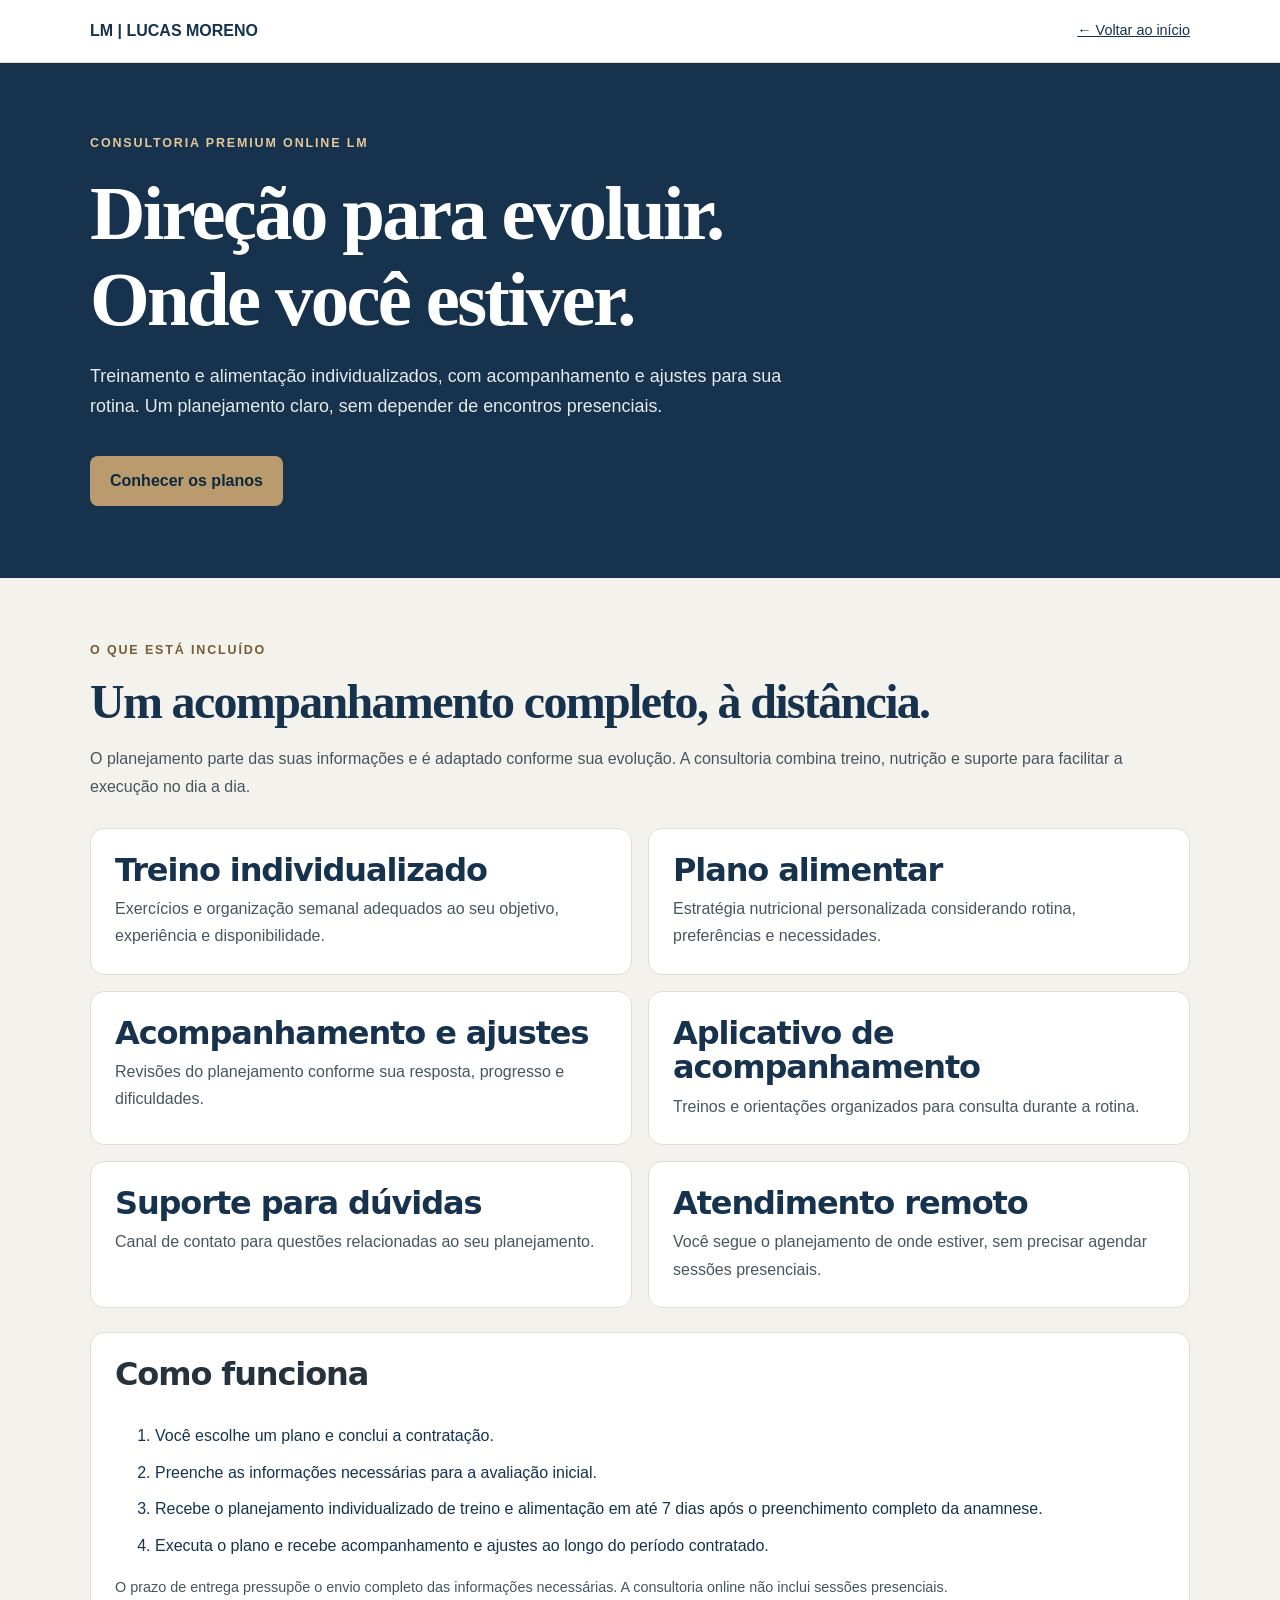
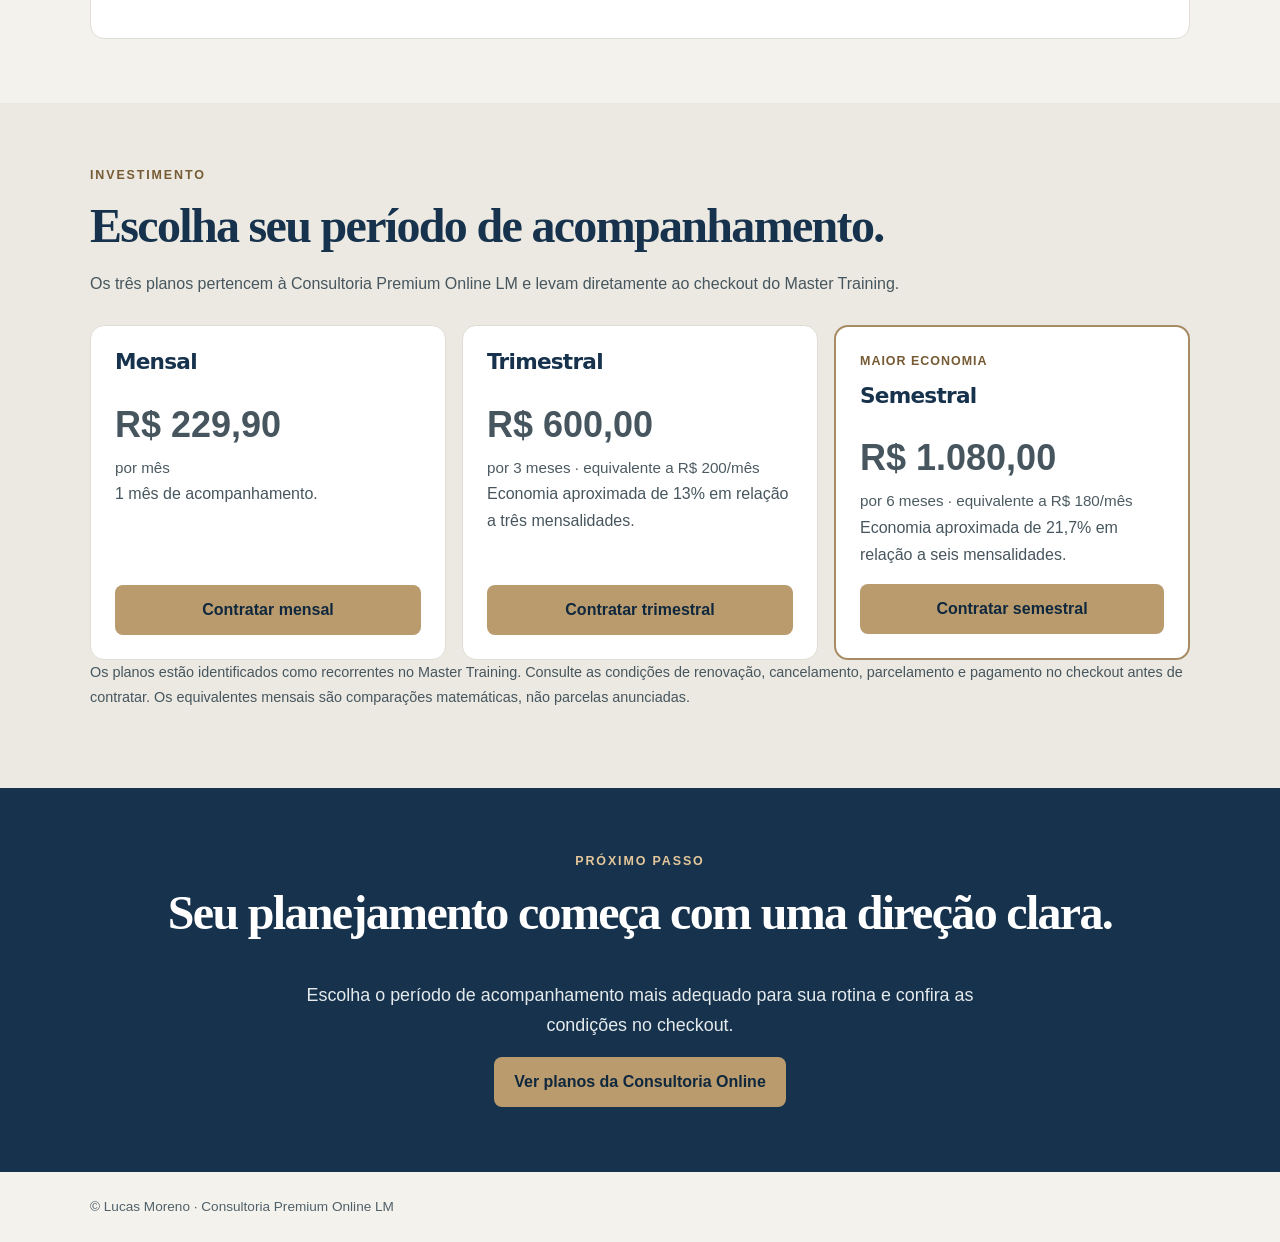
==== online.html @ 44ef404b "feat: add Premium Online details page with official Master Training checkouts" ====
<!doctype html>
<html lang="pt-BR"><head><meta charset="utf-8"><meta name="viewport" content="width=device-width,initial-scale=1"><meta name="theme-color" content="#17324d"><meta name="description" content="Consultoria Premium Online LM: treino, planejamento alimentar e acompanhamento individualizado. Planos mensal, trimestral e semestral."><title>Consultoria Premium Online | Lucas Moreno</title><link rel="stylesheet" href="styles/foundation.css"><style>
:root{--navy:#17324d;--cream:#f4f2ed;--bronze:#b99b6d}*{box-sizing:border-box}body{margin:0;background:var(--cream);color:var(--navy);font-family:Manrope,Arial,sans-serif}a{color:inherit}.wrap{width:min(1100px,calc(100% - 40px));margin:auto}.top{background:#fff;border-bottom:1px solid #dedbd3;padding:18px 0}.top .wrap{display:flex;justify-content:space-between;align-items:center;gap:12px}.brand{font-weight:800;text-decoration:none}.back{font-size:.9rem}.hero,.final{background:var(--navy);color:#fff}.hero{padding:72px 0}.eyebrow{display:block;font-size:.78rem;letter-spacing:.15em;text-transform:uppercase;color:#e4c79a;font-weight:800}.hero h1,.final h2{color:#fff;font-family:Georgia,serif;line-height:1.12}.hero h1{font-size:clamp(2.5rem,6vw,4.8rem);max-width:860px;margin:18px 0}.hero p,.final p{color:#e5ebec;font-size:1.12rem;line-height:1.7;max-width:720px}.cta{display:inline-flex;justify-content:center;align-items:center;min-height:50px;padding:12px 20px;background:var(--bronze);color:#10283e;text-decoration:none;font-weight:800;border-radius:8px;margin-top:16px;text-align:center}.cta:hover{filter:brightness(1.07)}.cta:focus-visible,a:focus-visible{outline:3px solid #e9a84c;outline-offset:4px}.section{padding:64px 0}.section h2{font-family:Georgia,serif;font-size:clamp(2rem,4vw,3rem);margin:10px 0 18px;color:var(--navy)}.intro,.feature p,.plan p,.note{color:#47565e;line-height:1.7}.features{display:grid;grid-template-columns:repeat(2,minmax(0,1fr));gap:16px;margin-top:28px}.feature,.plan,.info{padding:24px;border:1px solid #e0ddd6;background:#fff;border-radius:14px}.feature h3,.plan h3{margin:0 0 8px;color:var(--navy)}.feature p{margin:0}.plans{display:grid;grid-template-columns:repeat(3,minmax(0,1fr));gap:16px;margin-top:28px}.plan{display:flex;flex-direction:column}.plan h3{font-size:1.35rem}.price{font-size:clamp(1.65rem,3vw,2.25rem);font-weight:800;color:var(--navy);margin:12px 0 0}.period{color:#4c5b62;font-size:.95rem}.plan .cta{margin-top:auto}.plan--featured{border:2px solid #a78b62}.pill{display:inline-block;margin-bottom:12px;color:#765b35;font-size:.78rem;font-weight:800;text-transform:uppercase;letter-spacing:.08em}.info{margin-top:24px}.info h3{margin-top:0}.info li{margin:10px 0;line-height:1.65}.final{padding:65px 0;text-align:center}.final p{margin:0 auto}.foot{padding:24px 0;font-size:.85rem;color:#50616a}.note{font-size:.9rem}@media(max-width:760px){.plans{grid-template-columns:1fr}}@media(max-width:620px){.features{grid-template-columns:1fr}.hero{padding:52px 0}.wrap{width:calc(100% - 32px)}.feature,.plan,.info{padding:20px}.top .wrap{flex-wrap:wrap}}
</style></head><body>
<header class="top"><div class="wrap"><a class="brand" href="index.html">LM | LUCAS MORENO</a><a class="back" href="index.html">← Voltar ao início</a></div></header>
<main><section class="hero"><div class="wrap"><span class="eyebrow">Consultoria Premium Online LM</span><h1>Direção para evoluir. Onde você estiver.</h1><p>Treinamento e alimentação individualizados, com acompanhamento e ajustes para sua rotina. Um planejamento claro, sem depender de encontros presenciais.</p><a class="cta" href="#planos">Conhecer os planos</a></div></section>
<section class="section"><div class="wrap"><span class="eyebrow" style="color:#765b35">O que está incluído</span><h2>Um acompanhamento completo, à distância.</h2><p class="intro">O planejamento parte das suas informações e é adaptado conforme sua evolução. A consultoria combina treino, nutrição e suporte para facilitar a execução no dia a dia.</p><div class="features">
<article class="feature"><h3>Treino individualizado</h3><p>Exercícios e organização semanal adequados ao seu objetivo, experiência e disponibilidade.</p></article>
<article class="feature"><h3>Plano alimentar</h3><p>Estratégia nutricional personalizada considerando rotina, preferências e necessidades.</p></article>
<article class="feature"><h3>Acompanhamento e ajustes</h3><p>Revisões do planejamento conforme sua resposta, progresso e dificuldades.</p></article>
<article class="feature"><h3>Aplicativo de acompanhamento</h3><p>Treinos e orientações organizados para consulta durante a rotina.</p></article>
<article class="feature"><h3>Suporte para dúvidas</h3><p>Canal de contato para questões relacionadas ao seu planejamento.</p></article>
<article class="feature"><h3>Atendimento remoto</h3><p>Você segue o planejamento de onde estiver, sem precisar agendar sessões presenciais.</p></article>
</div><div class="info"><h3>Como funciona</h3><ol><li>Você escolhe um plano e conclui a contratação.</li><li>Preenche as informações necessárias para a avaliação inicial.</li><li>Recebe o planejamento individualizado de treino e alimentação em até 7 dias após o preenchimento completo da anamnese.</li><li>Executa o plano e recebe acompanhamento e ajustes ao longo do período contratado.</li></ol><p class="note">O prazo de entrega pressupõe o envio completo das informações necessárias. A consultoria online não inclui sessões presenciais.</p></div></div></section>
<section class="section" id="planos" style="background:#ebe9e2"><div class="wrap"><span class="eyebrow" style="color:#765b35">Investimento</span><h2>Escolha seu período de acompanhamento.</h2><p class="intro">Os três planos pertencem à Consultoria Premium Online LM e levam diretamente ao checkout do Master Training.</p><div class="plans">
<article class="plan"><h3>Mensal</h3><p class="price">R$ 229,90</p><span class="period">por mês</span><p>1 mês de acompanhamento.</p><a class="cta" href="https://mtapp.com.br/pay/c/d8751e51" target="_blank" rel="noopener noreferrer" data-track="checkout_mensal">Contratar mensal</a></article>
<article class="plan"><h3>Trimestral</h3><p class="price">R$ 600,00</p><span class="period">por 3 meses · equivalente a R$ 200/mês</span><p>Economia aproximada de 13% em relação a três mensalidades.</p><a class="cta" href="https://mtapp.com.br/pay/c/4752f1f2" target="_blank" rel="noopener noreferrer" data-track="checkout_trimestral">Contratar trimestral</a></article>
<article class="plan plan--featured"><span class="pill">Maior economia</span><h3>Semestral</h3><p class="price">R$ 1.080,00</p><span class="period">por 6 meses · equivalente a R$ 180/mês</span><p>Economia aproximada de 21,7% em relação a seis mensalidades.</p><a class="cta" href="https://mtapp.com.br/pay/c/d07d7803" target="_blank" rel="noopener noreferrer" data-track="checkout_semestral">Contratar semestral</a></article>
</div><p class="note">Os planos estão identificados como recorrentes no Master Training. Consulte as condições de renovação, cancelamento, parcelamento e pagamento no checkout antes de contratar. Os equivalentes mensais são comparações matemáticas, não parcelas anunciadas.</p></div></section>
<section class="final"><div class="wrap"><span class="eyebrow">Próximo passo</span><h2>Seu planejamento começa com uma direção clara.</h2><p>Escolha o período de acompanhamento mais adequado para sua rotina e confira as condições no checkout.</p><a class="cta" href="#planos">Ver planos da Consultoria Online</a></div></section></main><footer class="foot"><div class="wrap">© Lucas Moreno · Consultoria Premium Online LM</div></footer>
<script>(function(){const p=new URLSearchParams(location.search);const nome=p.get('nome')||p.get('name');const objetivo=p.get('objetivo')||p.get('goal');if(nome&&objetivo){const n=nome.trim().slice(0,60);const o=objetivo.trim().slice(0,100);const el=document.querySelector('.hero p');el.textContent=n+', seu objetivo é '+o+'. Aqui você encontra acompanhamento de treino e alimentação individualizados, com suporte remoto e ajustes para sua rotina.'}})();</script>
</body></html>
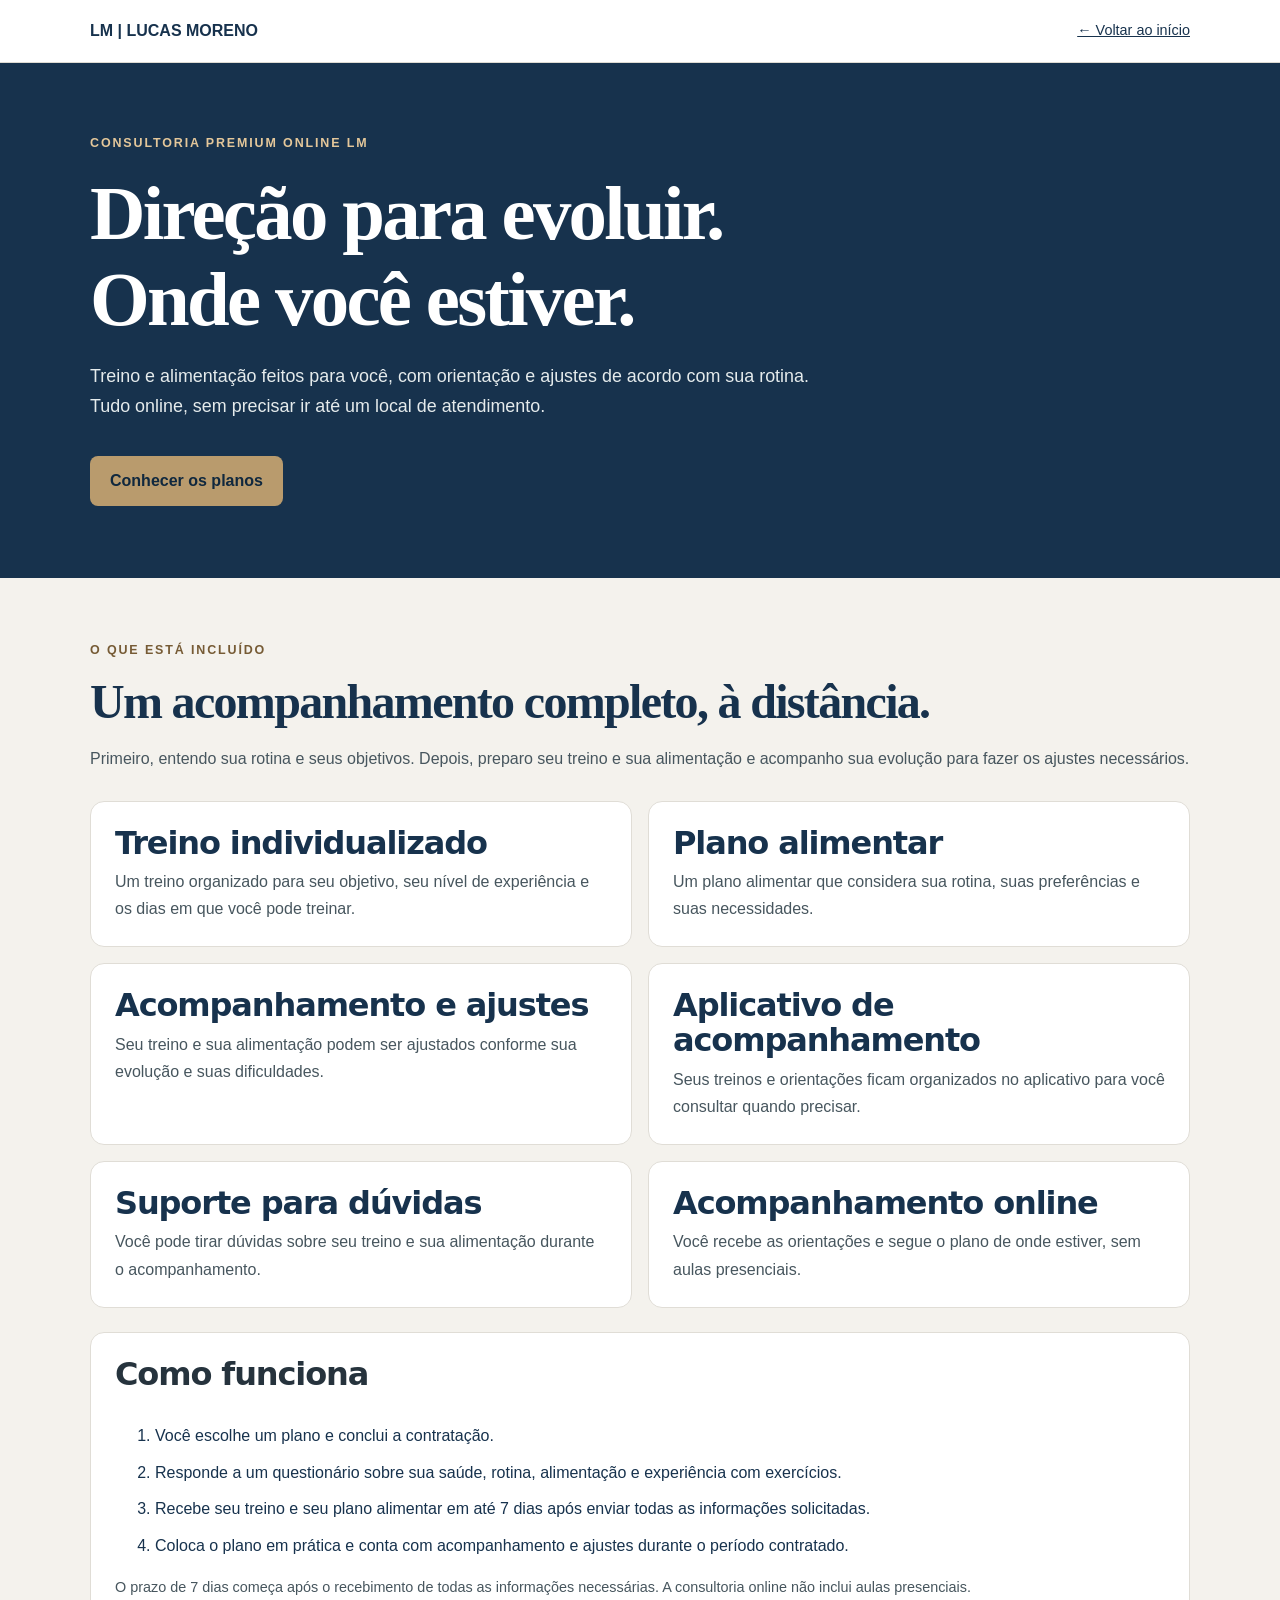
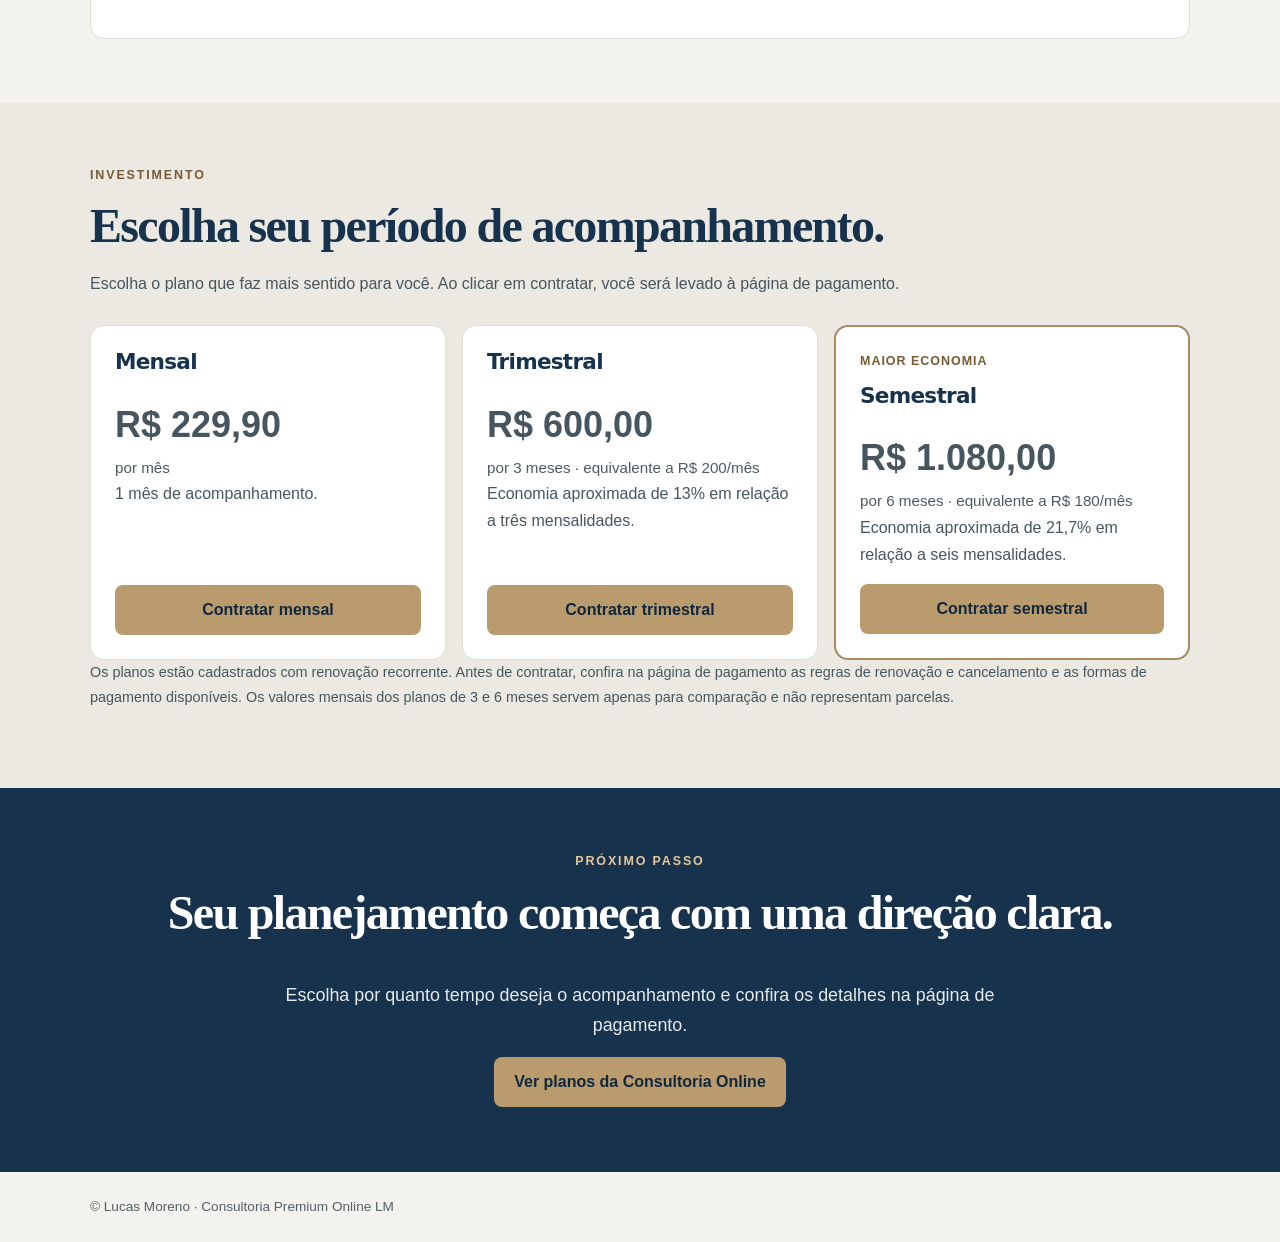
==== commit 96fd152e: "copy: simplify technical terms in Premium Online details" ====
--- a/online.html
+++ b/online.html
@@ -3,20 +3,20 @@
 :root{--navy:#17324d;--cream:#f4f2ed;--bronze:#b99b6d}*{box-sizing:border-box}body{margin:0;background:var(--cream);color:var(--navy);font-family:Manrope,Arial,sans-serif}a{color:inherit}.wrap{width:min(1100px,calc(100% - 40px));margin:auto}.top{background:#fff;border-bottom:1px solid #dedbd3;padding:18px 0}.top .wrap{display:flex;justify-content:space-between;align-items:center;gap:12px}.brand{font-weight:800;text-decoration:none}.back{font-size:.9rem}.hero,.final{background:var(--navy);color:#fff}.hero{padding:72px 0}.eyebrow{display:block;font-size:.78rem;letter-spacing:.15em;text-transform:uppercase;color:#e4c79a;font-weight:800}.hero h1,.final h2{color:#fff;font-family:Georgia,serif;line-height:1.12}.hero h1{font-size:clamp(2.5rem,6vw,4.8rem);max-width:860px;margin:18px 0}.hero p,.final p{color:#e5ebec;font-size:1.12rem;line-height:1.7;max-width:720px}.cta{display:inline-flex;justify-content:center;align-items:center;min-height:50px;padding:12px 20px;background:var(--bronze);color:#10283e;text-decoration:none;font-weight:800;border-radius:8px;margin-top:16px;text-align:center}.cta:hover{filter:brightness(1.07)}.cta:focus-visible,a:focus-visible{outline:3px solid #e9a84c;outline-offset:4px}.section{padding:64px 0}.section h2{font-family:Georgia,serif;font-size:clamp(2rem,4vw,3rem);margin:10px 0 18px;color:var(--navy)}.intro,.feature p,.plan p,.note{color:#47565e;line-height:1.7}.features{display:grid;grid-template-columns:repeat(2,minmax(0,1fr));gap:16px;margin-top:28px}.feature,.plan,.info{padding:24px;border:1px solid #e0ddd6;background:#fff;border-radius:14px}.feature h3,.plan h3{margin:0 0 8px;color:var(--navy)}.feature p{margin:0}.plans{display:grid;grid-template-columns:repeat(3,minmax(0,1fr));gap:16px;margin-top:28px}.plan{display:flex;flex-direction:column}.plan h3{font-size:1.35rem}.price{font-size:clamp(1.65rem,3vw,2.25rem);font-weight:800;color:var(--navy);margin:12px 0 0}.period{color:#4c5b62;font-size:.95rem}.plan .cta{margin-top:auto}.plan--featured{border:2px solid #a78b62}.pill{display:inline-block;margin-bottom:12px;color:#765b35;font-size:.78rem;font-weight:800;text-transform:uppercase;letter-spacing:.08em}.info{margin-top:24px}.info h3{margin-top:0}.info li{margin:10px 0;line-height:1.65}.final{padding:65px 0;text-align:center}.final p{margin:0 auto}.foot{padding:24px 0;font-size:.85rem;color:#50616a}.note{font-size:.9rem}@media(max-width:760px){.plans{grid-template-columns:1fr}}@media(max-width:620px){.features{grid-template-columns:1fr}.hero{padding:52px 0}.wrap{width:calc(100% - 32px)}.feature,.plan,.info{padding:20px}.top .wrap{flex-wrap:wrap}}
 </style></head><body>
 <header class="top"><div class="wrap"><a class="brand" href="index.html">LM | LUCAS MORENO</a><a class="back" href="index.html">← Voltar ao início</a></div></header>
-<main><section class="hero"><div class="wrap"><span class="eyebrow">Consultoria Premium Online LM</span><h1>Direção para evoluir. Onde você estiver.</h1><p>Treinamento e alimentação individualizados, com acompanhamento e ajustes para sua rotina. Um planejamento claro, sem depender de encontros presenciais.</p><a class="cta" href="#planos">Conhecer os planos</a></div></section>
-<section class="section"><div class="wrap"><span class="eyebrow" style="color:#765b35">O que está incluído</span><h2>Um acompanhamento completo, à distância.</h2><p class="intro">O planejamento parte das suas informações e é adaptado conforme sua evolução. A consultoria combina treino, nutrição e suporte para facilitar a execução no dia a dia.</p><div class="features">
-<article class="feature"><h3>Treino individualizado</h3><p>Exercícios e organização semanal adequados ao seu objetivo, experiência e disponibilidade.</p></article>
-<article class="feature"><h3>Plano alimentar</h3><p>Estratégia nutricional personalizada considerando rotina, preferências e necessidades.</p></article>
-<article class="feature"><h3>Acompanhamento e ajustes</h3><p>Revisões do planejamento conforme sua resposta, progresso e dificuldades.</p></article>
-<article class="feature"><h3>Aplicativo de acompanhamento</h3><p>Treinos e orientações organizados para consulta durante a rotina.</p></article>
-<article class="feature"><h3>Suporte para dúvidas</h3><p>Canal de contato para questões relacionadas ao seu planejamento.</p></article>
-<article class="feature"><h3>Atendimento remoto</h3><p>Você segue o planejamento de onde estiver, sem precisar agendar sessões presenciais.</p></article>
-</div><div class="info"><h3>Como funciona</h3><ol><li>Você escolhe um plano e conclui a contratação.</li><li>Preenche as informações necessárias para a avaliação inicial.</li><li>Recebe o planejamento individualizado de treino e alimentação em até 7 dias após o preenchimento completo da anamnese.</li><li>Executa o plano e recebe acompanhamento e ajustes ao longo do período contratado.</li></ol><p class="note">O prazo de entrega pressupõe o envio completo das informações necessárias. A consultoria online não inclui sessões presenciais.</p></div></div></section>
-<section class="section" id="planos" style="background:#ebe9e2"><div class="wrap"><span class="eyebrow" style="color:#765b35">Investimento</span><h2>Escolha seu período de acompanhamento.</h2><p class="intro">Os três planos pertencem à Consultoria Premium Online LM e levam diretamente ao checkout do Master Training.</p><div class="plans">
+<main><section class="hero"><div class="wrap"><span class="eyebrow">Consultoria Premium Online LM</span><h1>Direção para evoluir. Onde você estiver.</h1><p>Treino e alimentação feitos para você, com orientação e ajustes de acordo com sua rotina. Tudo online, sem precisar ir até um local de atendimento.</p><a class="cta" href="#planos">Conhecer os planos</a></div></section>
+<section class="section"><div class="wrap"><span class="eyebrow" style="color:#765b35">O que está incluído</span><h2>Um acompanhamento completo, à distância.</h2><p class="intro">Primeiro, entendo sua rotina e seus objetivos. Depois, preparo seu treino e sua alimentação e acompanho sua evolução para fazer os ajustes necessários.</p><div class="features">
+<article class="feature"><h3>Treino individualizado</h3><p>Um treino organizado para seu objetivo, seu nível de experiência e os dias em que você pode treinar.</p></article>
+<article class="feature"><h3>Plano alimentar</h3><p>Um plano alimentar que considera sua rotina, suas preferências e suas necessidades.</p></article>
+<article class="feature"><h3>Acompanhamento e ajustes</h3><p>Seu treino e sua alimentação podem ser ajustados conforme sua evolução e suas dificuldades.</p></article>
+<article class="feature"><h3>Aplicativo de acompanhamento</h3><p>Seus treinos e orientações ficam organizados no aplicativo para você consultar quando precisar.</p></article>
+<article class="feature"><h3>Suporte para dúvidas</h3><p>Você pode tirar dúvidas sobre seu treino e sua alimentação durante o acompanhamento.</p></article>
+<article class="feature"><h3>Acompanhamento online</h3><p>Você recebe as orientações e segue o plano de onde estiver, sem aulas presenciais.</p></article>
+</div><div class="info"><h3>Como funciona</h3><ol><li>Você escolhe um plano e conclui a contratação.</li><li>Responde a um questionário sobre sua saúde, rotina, alimentação e experiência com exercícios.</li><li>Recebe seu treino e seu plano alimentar em até 7 dias após enviar todas as informações solicitadas.</li><li>Coloca o plano em prática e conta com acompanhamento e ajustes durante o período contratado.</li></ol><p class="note">O prazo de 7 dias começa após o recebimento de todas as informações necessárias. A consultoria online não inclui aulas presenciais.</p></div></div></section>
+<section class="section" id="planos" style="background:#ebe9e2"><div class="wrap"><span class="eyebrow" style="color:#765b35">Investimento</span><h2>Escolha seu período de acompanhamento.</h2><p class="intro">Escolha o plano que faz mais sentido para você. Ao clicar em contratar, você será levado à página de pagamento.</p><div class="plans">
 <article class="plan"><h3>Mensal</h3><p class="price">R$ 229,90</p><span class="period">por mês</span><p>1 mês de acompanhamento.</p><a class="cta" href="https://mtapp.com.br/pay/c/d8751e51" target="_blank" rel="noopener noreferrer" data-track="checkout_mensal">Contratar mensal</a></article>
 <article class="plan"><h3>Trimestral</h3><p class="price">R$ 600,00</p><span class="period">por 3 meses · equivalente a R$ 200/mês</span><p>Economia aproximada de 13% em relação a três mensalidades.</p><a class="cta" href="https://mtapp.com.br/pay/c/4752f1f2" target="_blank" rel="noopener noreferrer" data-track="checkout_trimestral">Contratar trimestral</a></article>
 <article class="plan plan--featured"><span class="pill">Maior economia</span><h3>Semestral</h3><p class="price">R$ 1.080,00</p><span class="period">por 6 meses · equivalente a R$ 180/mês</span><p>Economia aproximada de 21,7% em relação a seis mensalidades.</p><a class="cta" href="https://mtapp.com.br/pay/c/d07d7803" target="_blank" rel="noopener noreferrer" data-track="checkout_semestral">Contratar semestral</a></article>
-</div><p class="note">Os planos estão identificados como recorrentes no Master Training. Consulte as condições de renovação, cancelamento, parcelamento e pagamento no checkout antes de contratar. Os equivalentes mensais são comparações matemáticas, não parcelas anunciadas.</p></div></section>
-<section class="final"><div class="wrap"><span class="eyebrow">Próximo passo</span><h2>Seu planejamento começa com uma direção clara.</h2><p>Escolha o período de acompanhamento mais adequado para sua rotina e confira as condições no checkout.</p><a class="cta" href="#planos">Ver planos da Consultoria Online</a></div></section></main><footer class="foot"><div class="wrap">© Lucas Moreno · Consultoria Premium Online LM</div></footer>
-<script>(function(){const p=new URLSearchParams(location.search);const nome=p.get('nome')||p.get('name');const objetivo=p.get('objetivo')||p.get('goal');if(nome&&objetivo){const n=nome.trim().slice(0,60);const o=objetivo.trim().slice(0,100);const el=document.querySelector('.hero p');el.textContent=n+', seu objetivo é '+o+'. Aqui você encontra acompanhamento de treino e alimentação individualizados, com suporte remoto e ajustes para sua rotina.'}})();</script>
+</div><p class="note">Os planos estão cadastrados com renovação recorrente. Antes de contratar, confira na página de pagamento as regras de renovação e cancelamento e as formas de pagamento disponíveis. Os valores mensais dos planos de 3 e 6 meses servem apenas para comparação e não representam parcelas.</p></div></section>
+<section class="final"><div class="wrap"><span class="eyebrow">Próximo passo</span><h2>Seu planejamento começa com uma direção clara.</h2><p>Escolha por quanto tempo deseja o acompanhamento e confira os detalhes na página de pagamento.</p><a class="cta" href="#planos">Ver planos da Consultoria Online</a></div></section></main><footer class="foot"><div class="wrap">© Lucas Moreno · Consultoria Premium Online LM</div></footer>
+<script>(function(){const p=new URLSearchParams(location.search);const nome=p.get('nome')||p.get('name');const objetivo=p.get('objetivo')||p.get('goal');if(nome&&objetivo){const n=nome.trim().slice(0,60);const o=objetivo.trim().slice(0,100);const el=document.querySelector('.hero p');el.textContent=n+', seu objetivo é '+o+'. Aqui você recebe orientações de treino e alimentação feitas para você, com acompanhamento online e ajustes conforme sua evolução.'}})();</script>
 </body></html>
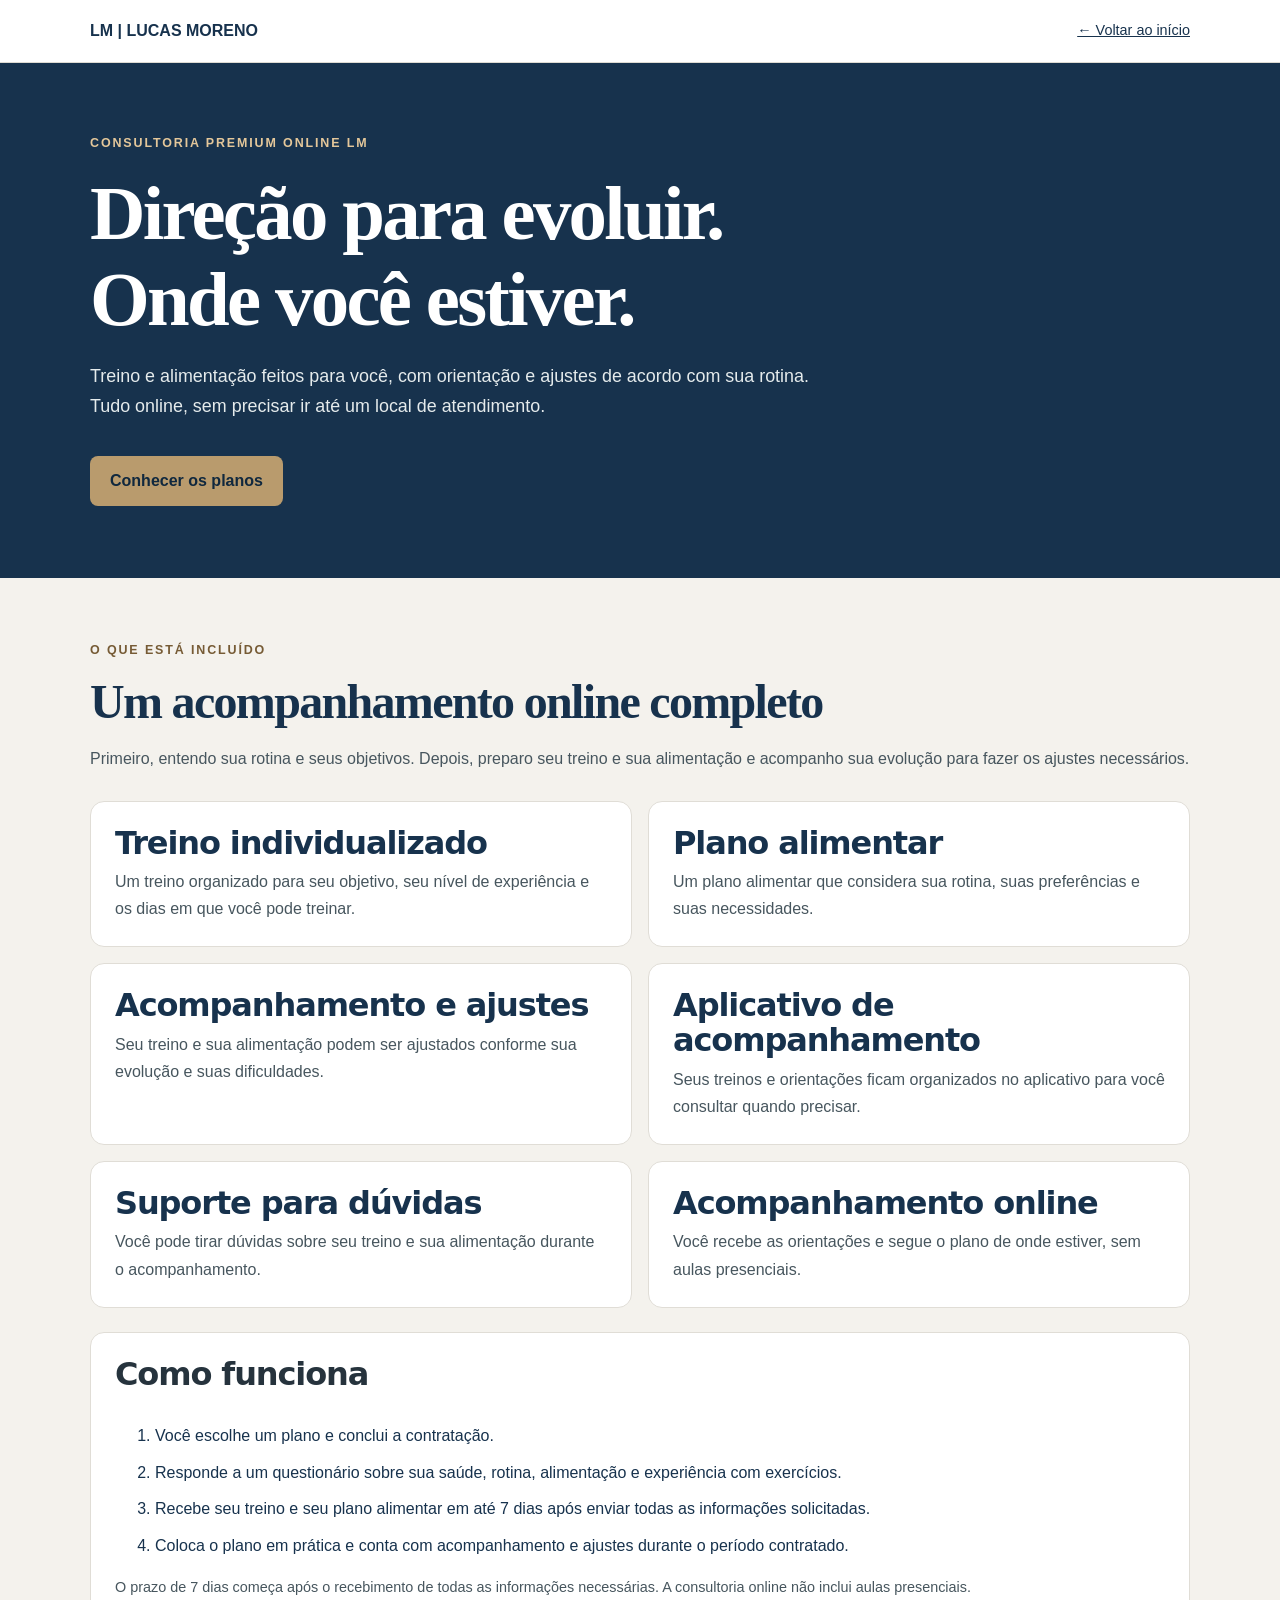
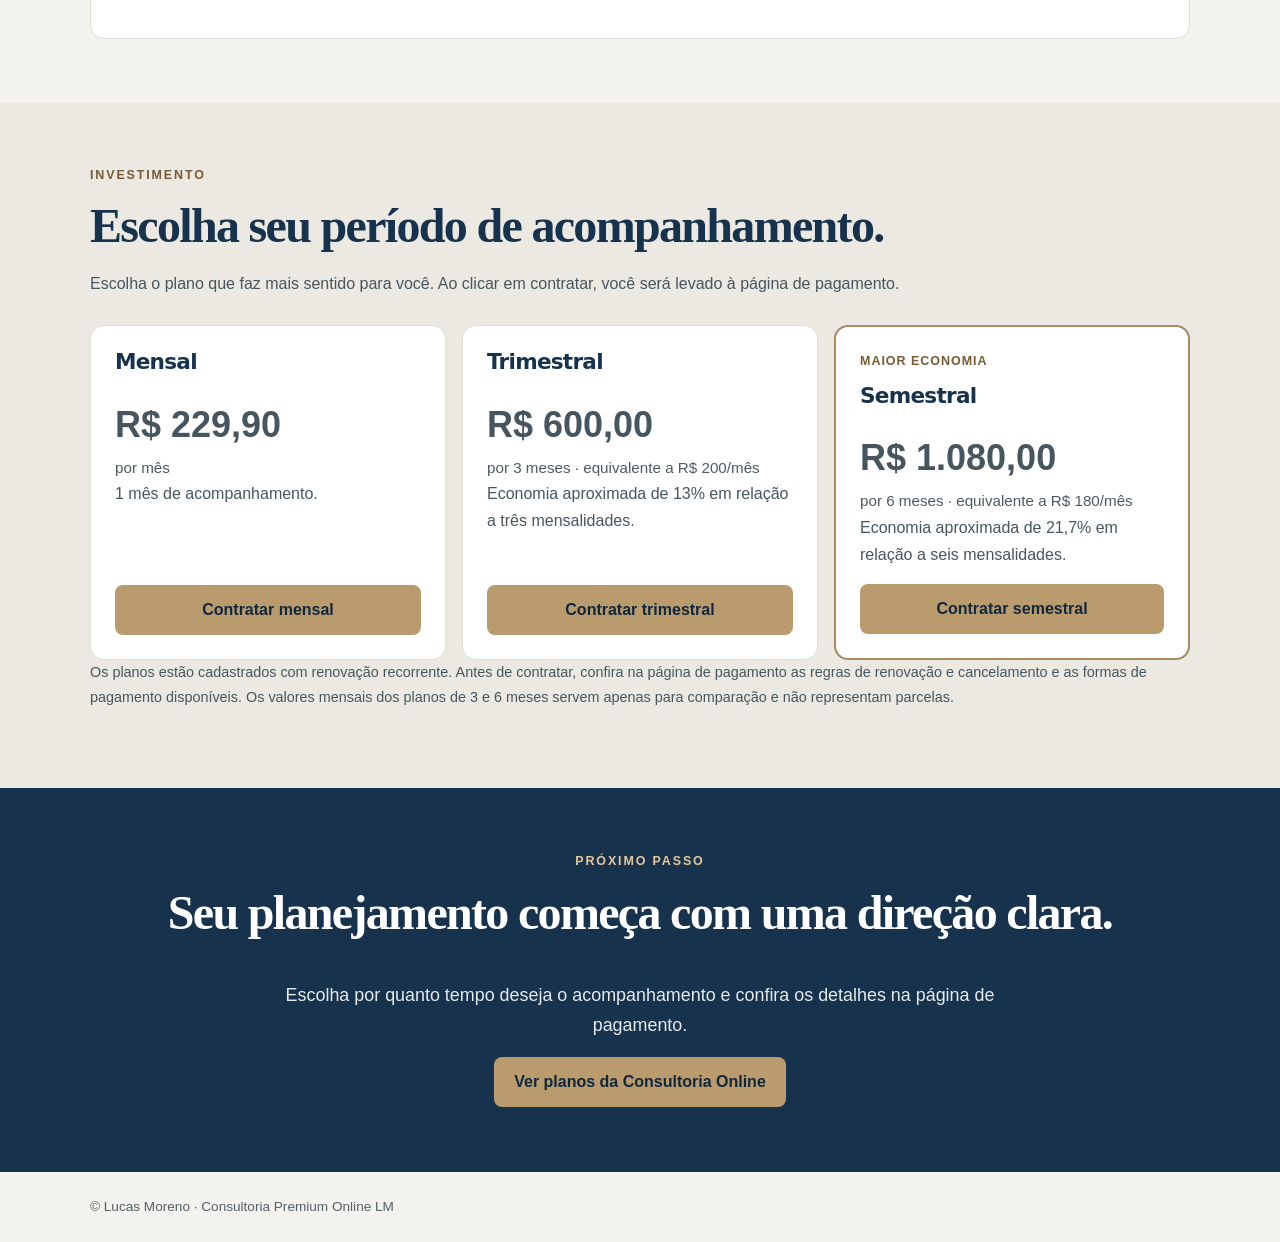
==== commit 13d6d4d2: "copy: rename online benefits heading" ====
--- a/online.html
+++ b/online.html
@@ -4,7 +4,7 @@
 </style></head><body>
 <header class="top"><div class="wrap"><a class="brand" href="index.html">LM | LUCAS MORENO</a><a class="back" href="index.html">← Voltar ao início</a></div></header>
 <main><section class="hero"><div class="wrap"><span class="eyebrow">Consultoria Premium Online LM</span><h1>Direção para evoluir. Onde você estiver.</h1><p>Treino e alimentação feitos para você, com orientação e ajustes de acordo com sua rotina. Tudo online, sem precisar ir até um local de atendimento.</p><a class="cta" href="#planos">Conhecer os planos</a></div></section>
-<section class="section"><div class="wrap"><span class="eyebrow" style="color:#765b35">O que está incluído</span><h2>Um acompanhamento completo, à distância.</h2><p class="intro">Primeiro, entendo sua rotina e seus objetivos. Depois, preparo seu treino e sua alimentação e acompanho sua evolução para fazer os ajustes necessários.</p><div class="features">
+<section class="section"><div class="wrap"><span class="eyebrow" style="color:#765b35">O que está incluído</span><h2>Um acompanhamento online completo</h2><p class="intro">Primeiro, entendo sua rotina e seus objetivos. Depois, preparo seu treino e sua alimentação e acompanho sua evolução para fazer os ajustes necessários.</p><div class="features">
 <article class="feature"><h3>Treino individualizado</h3><p>Um treino organizado para seu objetivo, seu nível de experiência e os dias em que você pode treinar.</p></article>
 <article class="feature"><h3>Plano alimentar</h3><p>Um plano alimentar que considera sua rotina, suas preferências e suas necessidades.</p></article>
 <article class="feature"><h3>Acompanhamento e ajustes</h3><p>Seu treino e sua alimentação podem ser ajustados conforme sua evolução e suas dificuldades.</p></article>
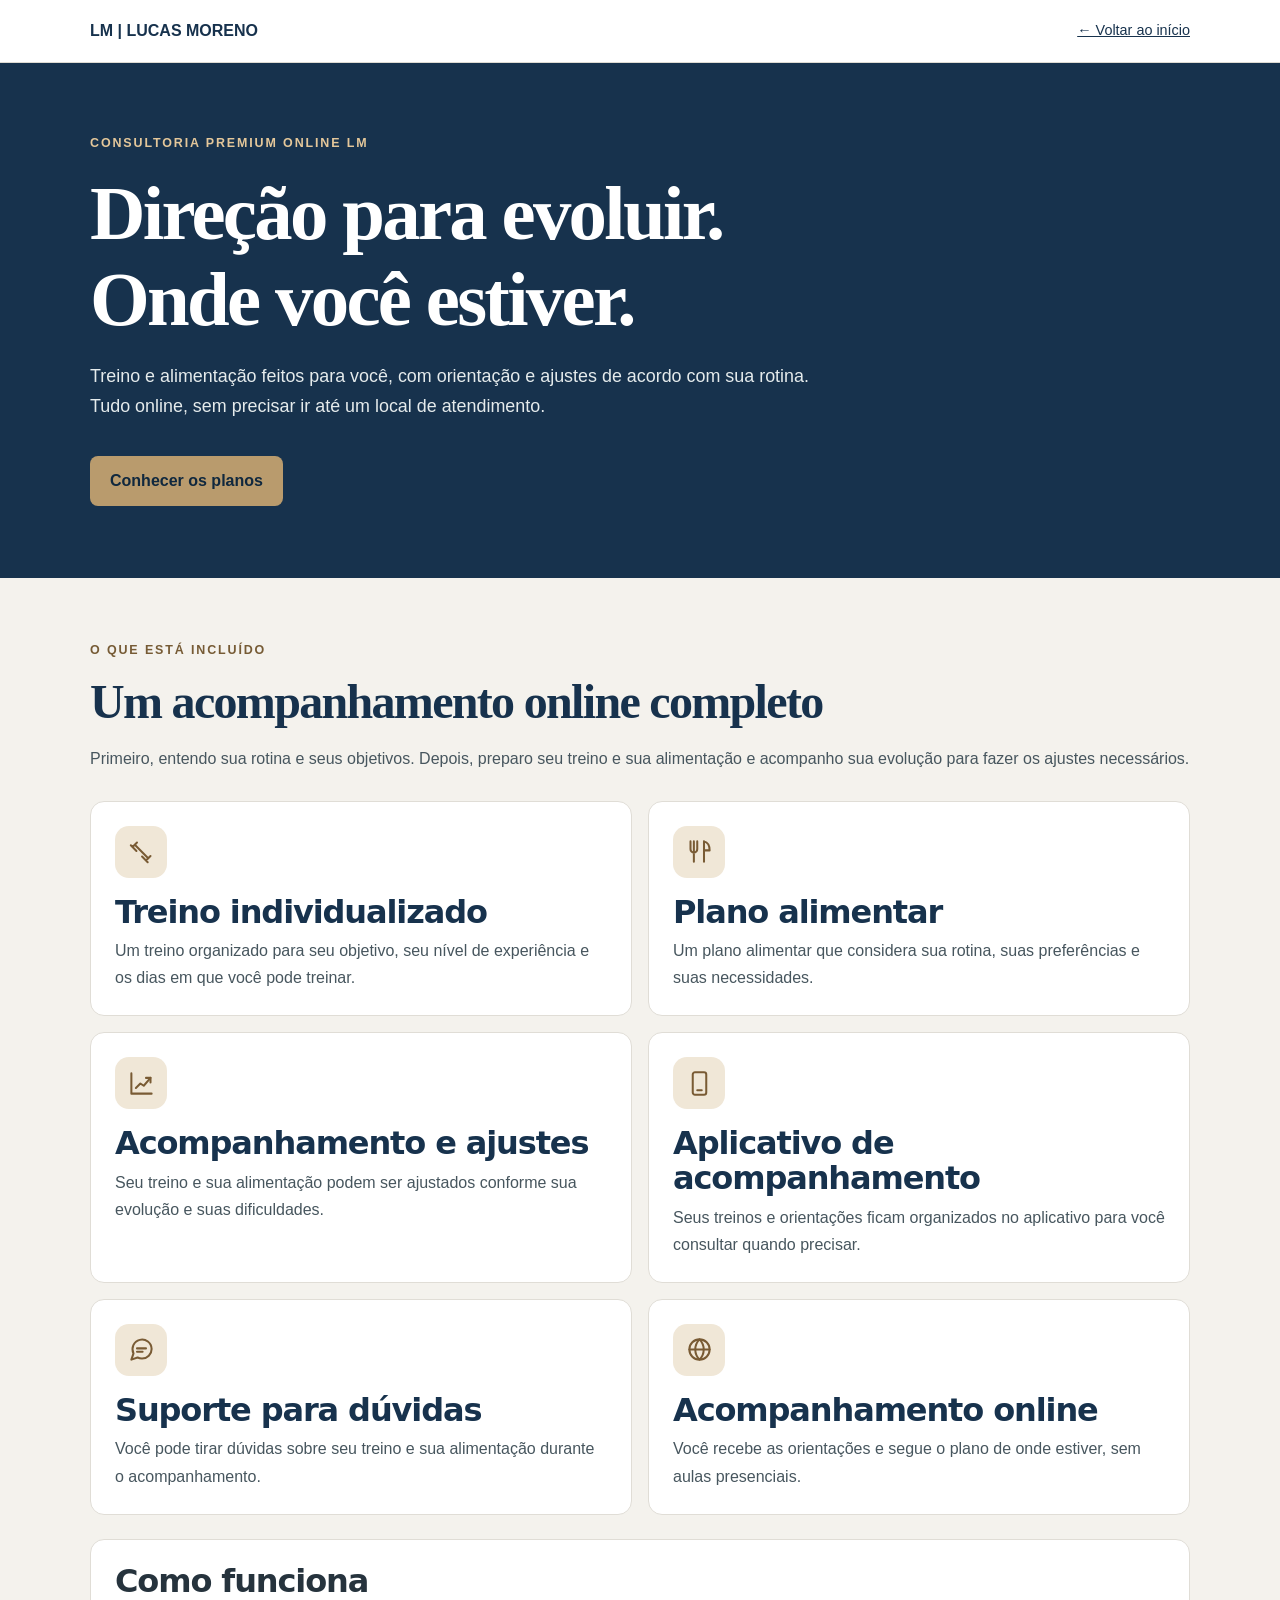
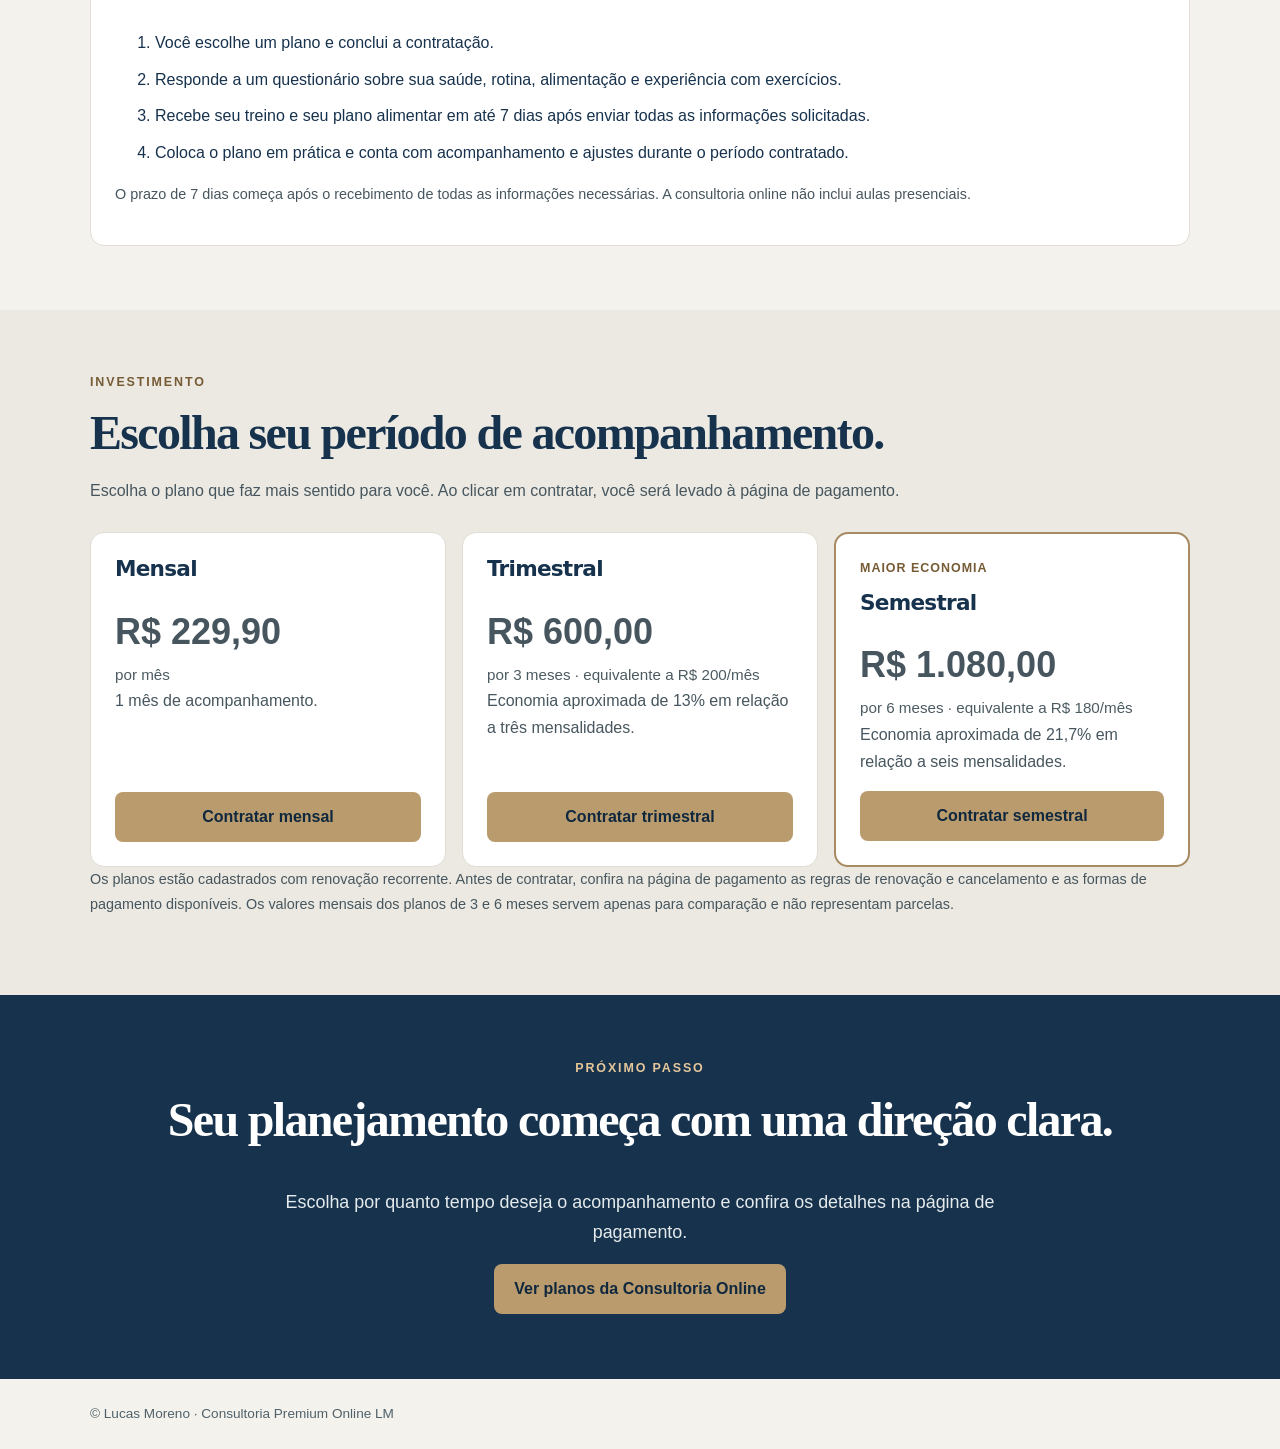
==== commit bc2d0ccf: "style: add six consistent line icons to online consulting benefit cards" ====
--- a/online.html
+++ b/online.html
@@ -1,16 +1,16 @@
 <!doctype html>
 <html lang="pt-BR"><head><meta charset="utf-8"><meta name="viewport" content="width=device-width,initial-scale=1"><meta name="theme-color" content="#17324d"><meta name="description" content="Consultoria Premium Online LM: treino, planejamento alimentar e acompanhamento individualizado. Planos mensal, trimestral e semestral."><title>Consultoria Premium Online | Lucas Moreno</title><link rel="stylesheet" href="styles/foundation.css"><style>
-:root{--navy:#17324d;--cream:#f4f2ed;--bronze:#b99b6d}*{box-sizing:border-box}body{margin:0;background:var(--cream);color:var(--navy);font-family:Manrope,Arial,sans-serif}a{color:inherit}.wrap{width:min(1100px,calc(100% - 40px));margin:auto}.top{background:#fff;border-bottom:1px solid #dedbd3;padding:18px 0}.top .wrap{display:flex;justify-content:space-between;align-items:center;gap:12px}.brand{font-weight:800;text-decoration:none}.back{font-size:.9rem}.hero,.final{background:var(--navy);color:#fff}.hero{padding:72px 0}.eyebrow{display:block;font-size:.78rem;letter-spacing:.15em;text-transform:uppercase;color:#e4c79a;font-weight:800}.hero h1,.final h2{color:#fff;font-family:Georgia,serif;line-height:1.12}.hero h1{font-size:clamp(2.5rem,6vw,4.8rem);max-width:860px;margin:18px 0}.hero p,.final p{color:#e5ebec;font-size:1.12rem;line-height:1.7;max-width:720px}.cta{display:inline-flex;justify-content:center;align-items:center;min-height:50px;padding:12px 20px;background:var(--bronze);color:#10283e;text-decoration:none;font-weight:800;border-radius:8px;margin-top:16px;text-align:center}.cta:hover{filter:brightness(1.07)}.cta:focus-visible,a:focus-visible{outline:3px solid #e9a84c;outline-offset:4px}.section{padding:64px 0}.section h2{font-family:Georgia,serif;font-size:clamp(2rem,4vw,3rem);margin:10px 0 18px;color:var(--navy)}.intro,.feature p,.plan p,.note{color:#47565e;line-height:1.7}.features{display:grid;grid-template-columns:repeat(2,minmax(0,1fr));gap:16px;margin-top:28px}.feature,.plan,.info{padding:24px;border:1px solid #e0ddd6;background:#fff;border-radius:14px}.feature h3,.plan h3{margin:0 0 8px;color:var(--navy)}.feature p{margin:0}.plans{display:grid;grid-template-columns:repeat(3,minmax(0,1fr));gap:16px;margin-top:28px}.plan{display:flex;flex-direction:column}.plan h3{font-size:1.35rem}.price{font-size:clamp(1.65rem,3vw,2.25rem);font-weight:800;color:var(--navy);margin:12px 0 0}.period{color:#4c5b62;font-size:.95rem}.plan .cta{margin-top:auto}.plan--featured{border:2px solid #a78b62}.pill{display:inline-block;margin-bottom:12px;color:#765b35;font-size:.78rem;font-weight:800;text-transform:uppercase;letter-spacing:.08em}.info{margin-top:24px}.info h3{margin-top:0}.info li{margin:10px 0;line-height:1.65}.final{padding:65px 0;text-align:center}.final p{margin:0 auto}.foot{padding:24px 0;font-size:.85rem;color:#50616a}.note{font-size:.9rem}@media(max-width:760px){.plans{grid-template-columns:1fr}}@media(max-width:620px){.features{grid-template-columns:1fr}.hero{padding:52px 0}.wrap{width:calc(100% - 32px)}.feature,.plan,.info{padding:20px}.top .wrap{flex-wrap:wrap}}
+:root{--navy:#17324d;--cream:#f4f2ed;--bronze:#b99b6d}*{box-sizing:border-box}body{margin:0;background:var(--cream);color:var(--navy);font-family:Manrope,Arial,sans-serif}a{color:inherit}.wrap{width:min(1100px,calc(100% - 40px));margin:auto}.top{background:#fff;border-bottom:1px solid #dedbd3;padding:18px 0}.top .wrap{display:flex;justify-content:space-between;align-items:center;gap:12px}.brand{font-weight:800;text-decoration:none}.back{font-size:.9rem}.hero,.final{background:var(--navy);color:#fff}.hero{padding:72px 0}.eyebrow{display:block;font-size:.78rem;letter-spacing:.15em;text-transform:uppercase;color:#e4c79a;font-weight:800}.hero h1,.final h2{color:#fff;font-family:Georgia,serif;line-height:1.12}.hero h1{font-size:clamp(2.5rem,6vw,4.8rem);max-width:860px;margin:18px 0}.hero p,.final p{color:#e5ebec;font-size:1.12rem;line-height:1.7;max-width:720px}.cta{display:inline-flex;justify-content:center;align-items:center;min-height:50px;padding:12px 20px;background:var(--bronze);color:#10283e;text-decoration:none;font-weight:800;border-radius:8px;margin-top:16px;text-align:center}.cta:hover{filter:brightness(1.07)}.cta:focus-visible,a:focus-visible{outline:3px solid #e9a84c;outline-offset:4px}.section{padding:64px 0}.section h2{font-family:Georgia,serif;font-size:clamp(2rem,4vw,3rem);margin:10px 0 18px;color:var(--navy)}.intro,.feature p,.plan p,.note{color:#47565e;line-height:1.7}.features{display:grid;grid-template-columns:repeat(2,minmax(0,1fr));gap:16px;margin-top:28px}.feature,.plan,.info{padding:24px;border:1px solid #e0ddd6;background:#fff;border-radius:14px}.feature-icon{display:inline-flex;align-items:center;justify-content:center;width:52px;height:52px;margin-bottom:17px;border-radius:14px;background:#f0e7d7;color:#795b34}.feature h3,.plan h3{margin:0 0 8px;color:var(--navy)}.feature p{margin:0}.plans{display:grid;grid-template-columns:repeat(3,minmax(0,1fr));gap:16px;margin-top:28px}.plan{display:flex;flex-direction:column}.plan h3{font-size:1.35rem}.price{font-size:clamp(1.65rem,3vw,2.25rem);font-weight:800;color:var(--navy);margin:12px 0 0}.period{color:#4c5b62;font-size:.95rem}.plan .cta{margin-top:auto}.plan--featured{border:2px solid #a78b62}.pill{display:inline-block;margin-bottom:12px;color:#765b35;font-size:.78rem;font-weight:800;text-transform:uppercase;letter-spacing:.08em}.info{margin-top:24px}.info h3{margin-top:0}.info li{margin:10px 0;line-height:1.65}.final{padding:65px 0;text-align:center}.final p{margin:0 auto}.foot{padding:24px 0;font-size:.85rem;color:#50616a}.note{font-size:.9rem}@media(max-width:760px){.plans{grid-template-columns:1fr}}@media(max-width:620px){.features{grid-template-columns:1fr}.hero{padding:52px 0}.wrap{width:calc(100% - 32px)}.feature,.plan,.info{padding:20px}.top .wrap{flex-wrap:wrap}}
 </style></head><body>
 <header class="top"><div class="wrap"><a class="brand" href="index.html">LM | LUCAS MORENO</a><a class="back" href="index.html">← Voltar ao início</a></div></header>
 <main><section class="hero"><div class="wrap"><span class="eyebrow">Consultoria Premium Online LM</span><h1>Direção para evoluir. Onde você estiver.</h1><p>Treino e alimentação feitos para você, com orientação e ajustes de acordo com sua rotina. Tudo online, sem precisar ir até um local de atendimento.</p><a class="cta" href="#planos">Conhecer os planos</a></div></section>
 <section class="section"><div class="wrap"><span class="eyebrow" style="color:#765b35">O que está incluído</span><h2>Um acompanhamento online completo</h2><p class="intro">Primeiro, entendo sua rotina e seus objetivos. Depois, preparo seu treino e sua alimentação e acompanho sua evolução para fazer os ajustes necessários.</p><div class="features">
-<article class="feature"><h3>Treino individualizado</h3><p>Um treino organizado para seu objetivo, seu nível de experiência e os dias em que você pode treinar.</p></article>
-<article class="feature"><h3>Plano alimentar</h3><p>Um plano alimentar que considera sua rotina, suas preferências e suas necessidades.</p></article>
-<article class="feature"><h3>Acompanhamento e ajustes</h3><p>Seu treino e sua alimentação podem ser ajustados conforme sua evolução e suas dificuldades.</p></article>
-<article class="feature"><h3>Aplicativo de acompanhamento</h3><p>Seus treinos e orientações ficam organizados no aplicativo para você consultar quando precisar.</p></article>
-<article class="feature"><h3>Suporte para dúvidas</h3><p>Você pode tirar dúvidas sobre seu treino e sua alimentação durante o acompanhamento.</p></article>
-<article class="feature"><h3>Acompanhamento online</h3><p>Você recebe as orientações e segue o plano de onde estiver, sem aulas presenciais.</p></article>
+<article class="feature"><span class="feature-icon" aria-hidden="true"><svg viewBox="0 0 24 24" width="27" height="27" fill="none" stroke="currentColor" stroke-width="1.8" stroke-linecap="round" stroke-linejoin="round"><path d="m6.5 6.5 11 11M4 8l4-4M2.5 6.5l5 5M16 20l4-4M12.5 16.5l5 5"/></svg></span><h3>Treino individualizado</h3><p>Um treino organizado para seu objetivo, seu nível de experiência e os dias em que você pode treinar.</p></article>
+<article class="feature"><span class="feature-icon" aria-hidden="true"><svg viewBox="0 0 24 24" width="27" height="27" fill="none" stroke="currentColor" stroke-width="1.8" stroke-linecap="round" stroke-linejoin="round"><path d="M4 3v7a3 3 0 0 0 6 0V3M7 3v18M16 3v18M16 3c4 1 5 4 5 8h-5"/></svg></span><h3>Plano alimentar</h3><p>Um plano alimentar que considera sua rotina, suas preferências e suas necessidades.</p></article>
+<article class="feature"><span class="feature-icon" aria-hidden="true"><svg viewBox="0 0 24 24" width="27" height="27" fill="none" stroke="currentColor" stroke-width="1.8" stroke-linecap="round" stroke-linejoin="round"><path d="M3 3v18h18M7 16l4-4 3 2 6-7"/><path d="M16 7h4v4"/></svg></span><h3>Acompanhamento e ajustes</h3><p>Seu treino e sua alimentação podem ser ajustados conforme sua evolução e suas dificuldades.</p></article>
+<article class="feature"><span class="feature-icon" aria-hidden="true"><svg viewBox="0 0 24 24" width="27" height="27" fill="none" stroke="currentColor" stroke-width="1.8" stroke-linecap="round" stroke-linejoin="round"><rect x="6" y="2" width="12" height="20" rx="2"/><path d="M10 18h4"/></svg></span><h3>Aplicativo de acompanhamento</h3><p>Seus treinos e orientações ficam organizados no aplicativo para você consultar quando precisar.</p></article>
+<article class="feature"><span class="feature-icon" aria-hidden="true"><svg viewBox="0 0 24 24" width="27" height="27" fill="none" stroke="currentColor" stroke-width="1.8" stroke-linecap="round" stroke-linejoin="round"><path d="M21 11.5a8.5 8.5 0 0 1-8.5 8.5 9 9 0 0 1-4-.9L3 21l1.9-5.5A8.5 8.5 0 1 1 21 11.5Z"/><path d="M8 11h8M8 14h5"/></svg></span><h3>Suporte para dúvidas</h3><p>Você pode tirar dúvidas sobre seu treino e sua alimentação durante o acompanhamento.</p></article>
+<article class="feature"><span class="feature-icon" aria-hidden="true"><svg viewBox="0 0 24 24" width="27" height="27" fill="none" stroke="currentColor" stroke-width="1.8" stroke-linecap="round" stroke-linejoin="round"><circle cx="12" cy="12" r="9"/><path d="M3 12h18M12 3c-5 5-5 13 0 18M12 3c5 5 5 13 0 18"/></svg></span><h3>Acompanhamento online</h3><p>Você recebe as orientações e segue o plano de onde estiver, sem aulas presenciais.</p></article>
 </div><div class="info"><h3>Como funciona</h3><ol><li>Você escolhe um plano e conclui a contratação.</li><li>Responde a um questionário sobre sua saúde, rotina, alimentação e experiência com exercícios.</li><li>Recebe seu treino e seu plano alimentar em até 7 dias após enviar todas as informações solicitadas.</li><li>Coloca o plano em prática e conta com acompanhamento e ajustes durante o período contratado.</li></ol><p class="note">O prazo de 7 dias começa após o recebimento de todas as informações necessárias. A consultoria online não inclui aulas presenciais.</p></div></div></section>
 <section class="section" id="planos" style="background:#ebe9e2"><div class="wrap"><span class="eyebrow" style="color:#765b35">Investimento</span><h2>Escolha seu período de acompanhamento.</h2><p class="intro">Escolha o plano que faz mais sentido para você. Ao clicar em contratar, você será levado à página de pagamento.</p><div class="plans">
 <article class="plan"><h3>Mensal</h3><p class="price">R$ 229,90</p><span class="period">por mês</span><p>1 mês de acompanhamento.</p><a class="cta" href="https://mtapp.com.br/pay/c/d8751e51" target="_blank" rel="noopener noreferrer" data-track="checkout_mensal">Contratar mensal</a></article>
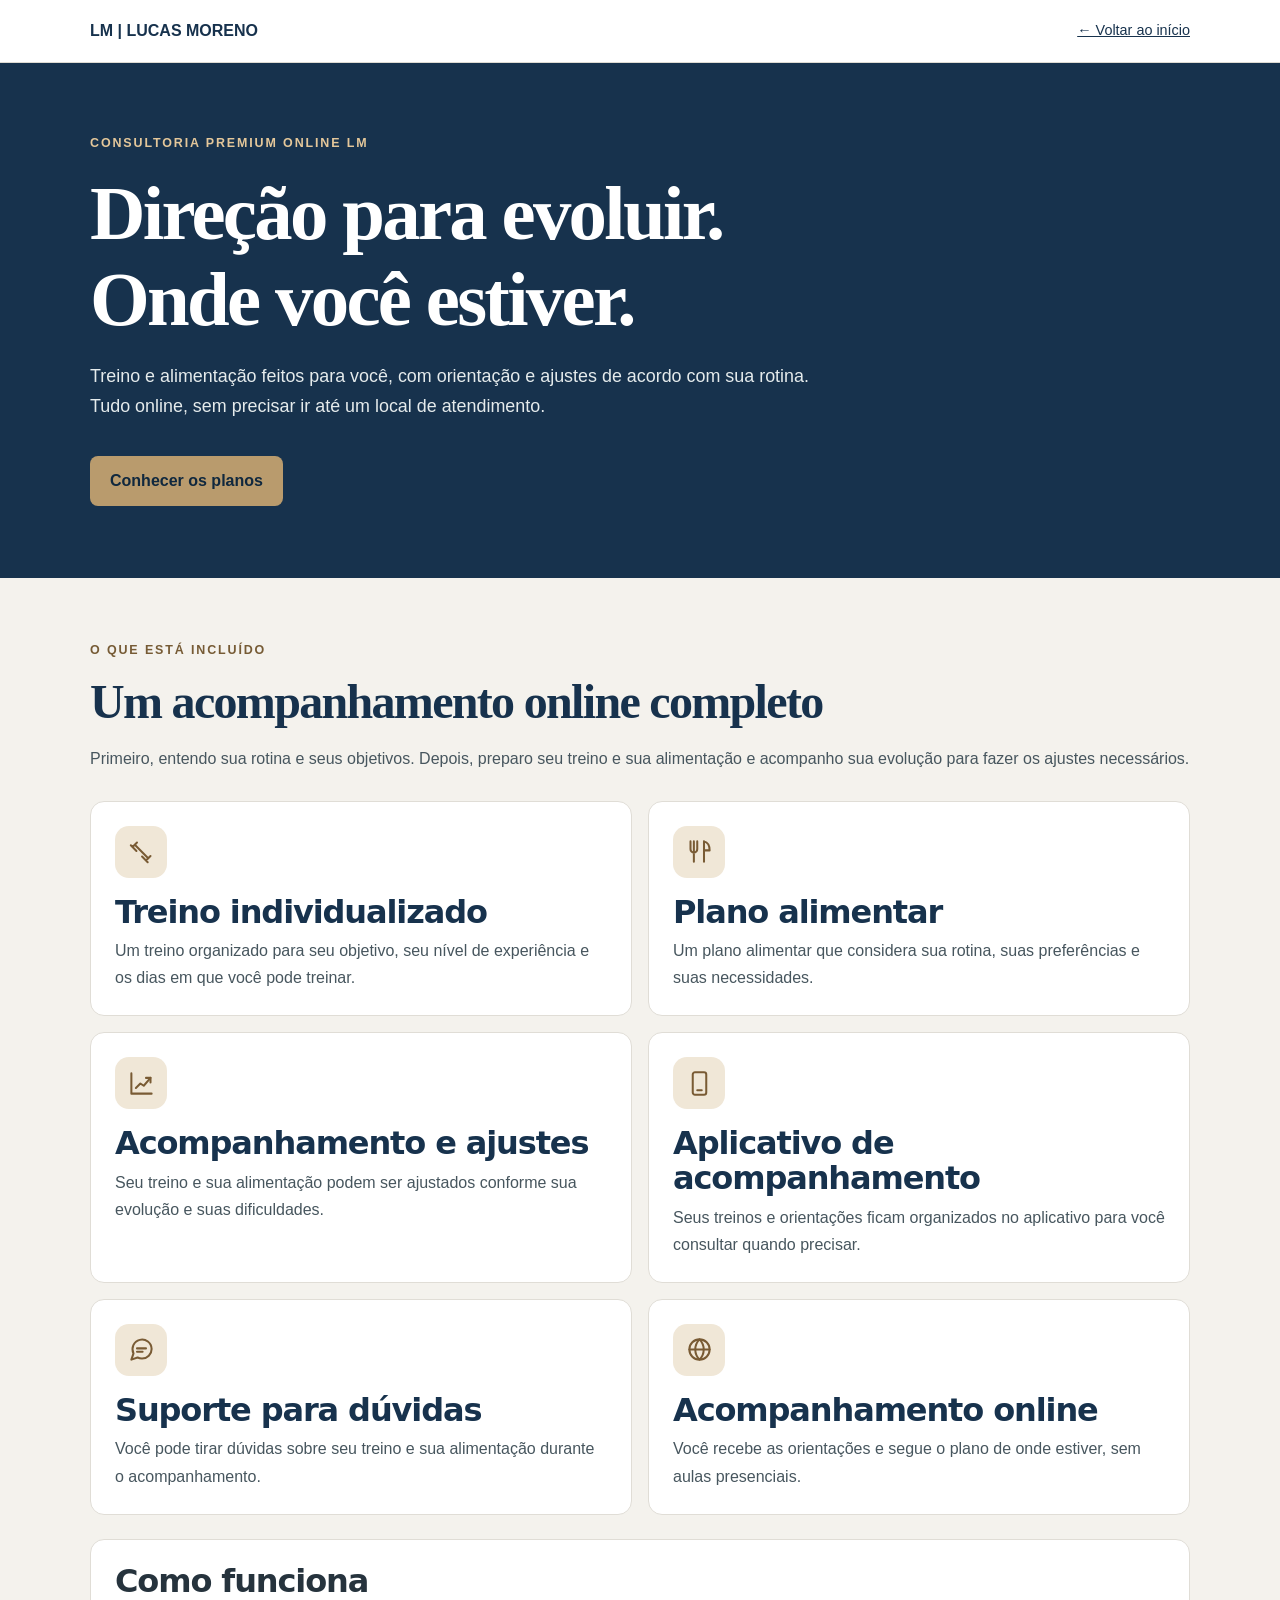
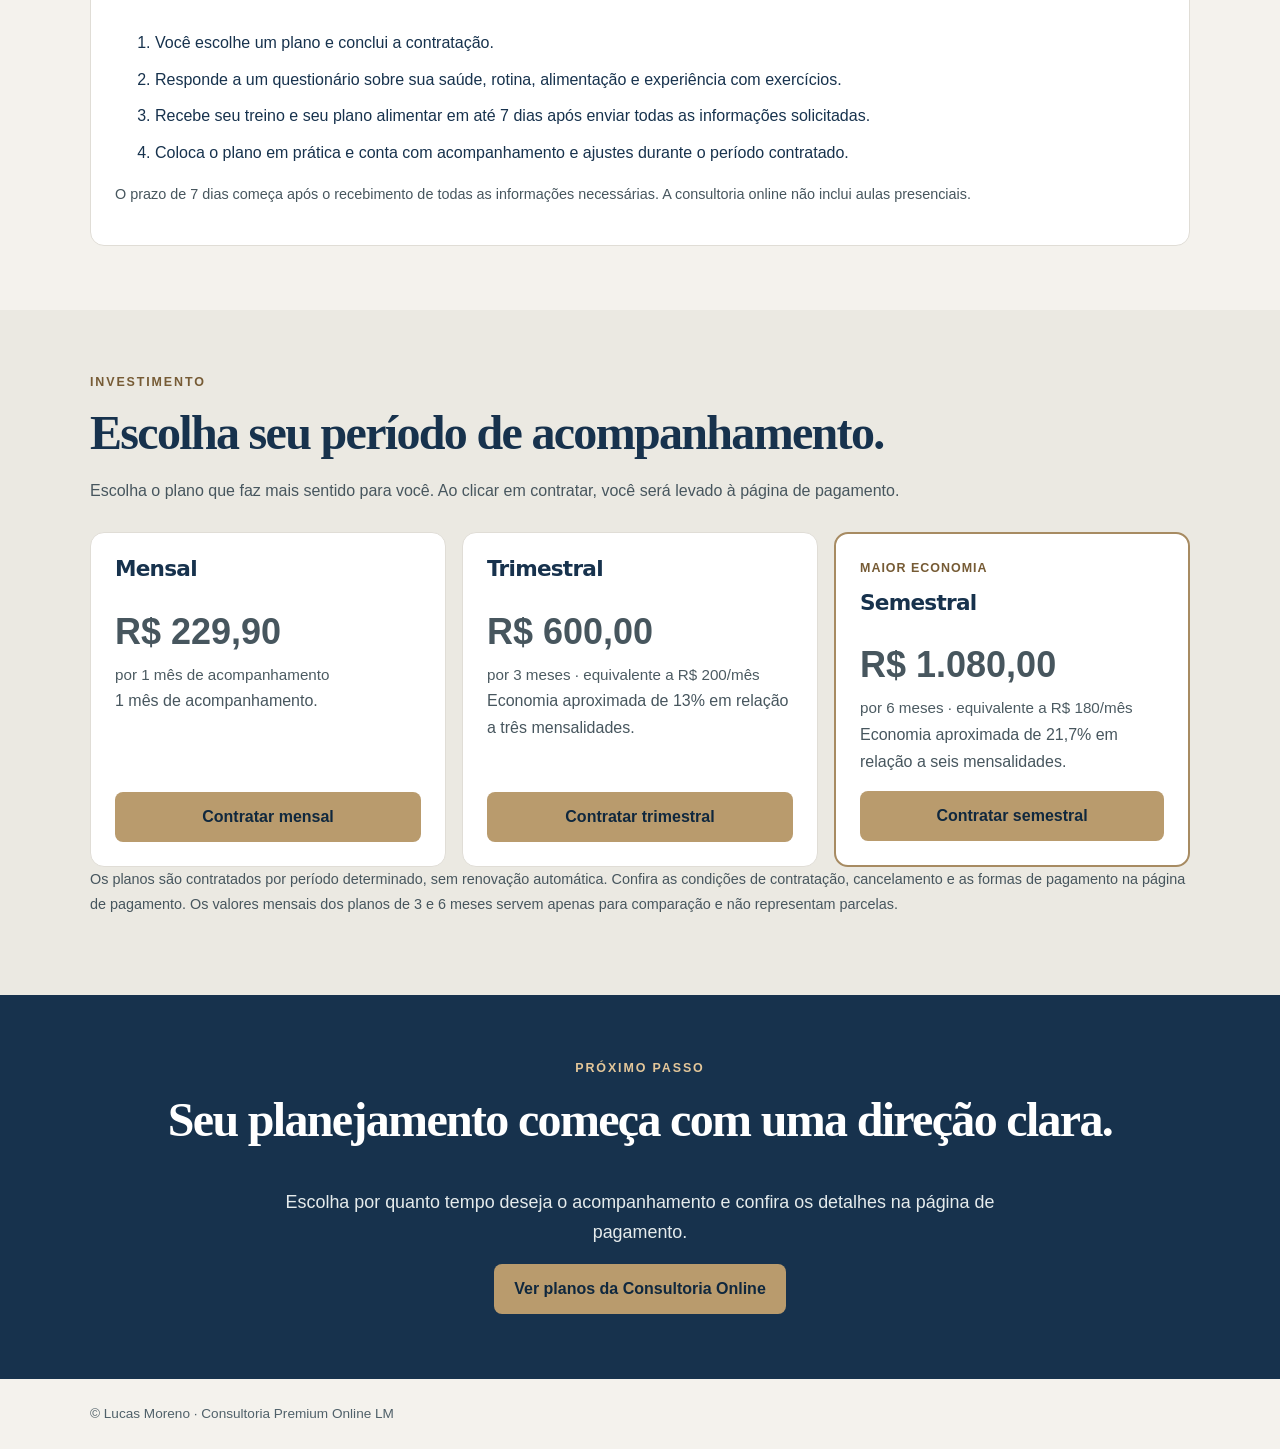
==== commit 3a35458d: "copy: align qualification and offers with fixed-term plans and Recomeço scope" ====
--- a/online.html
+++ b/online.html
@@ -13,10 +13,10 @@
 <article class="feature"><span class="feature-icon" aria-hidden="true"><svg viewBox="0 0 24 24" width="27" height="27" fill="none" stroke="currentColor" stroke-width="1.8" stroke-linecap="round" stroke-linejoin="round"><circle cx="12" cy="12" r="9"/><path d="M3 12h18M12 3c-5 5-5 13 0 18M12 3c5 5 5 13 0 18"/></svg></span><h3>Acompanhamento online</h3><p>Você recebe as orientações e segue o plano de onde estiver, sem aulas presenciais.</p></article>
 </div><div class="info"><h3>Como funciona</h3><ol><li>Você escolhe um plano e conclui a contratação.</li><li>Responde a um questionário sobre sua saúde, rotina, alimentação e experiência com exercícios.</li><li>Recebe seu treino e seu plano alimentar em até 7 dias após enviar todas as informações solicitadas.</li><li>Coloca o plano em prática e conta com acompanhamento e ajustes durante o período contratado.</li></ol><p class="note">O prazo de 7 dias começa após o recebimento de todas as informações necessárias. A consultoria online não inclui aulas presenciais.</p></div></div></section>
 <section class="section" id="planos" style="background:#ebe9e2"><div class="wrap"><span class="eyebrow" style="color:#765b35">Investimento</span><h2>Escolha seu período de acompanhamento.</h2><p class="intro">Escolha o plano que faz mais sentido para você. Ao clicar em contratar, você será levado à página de pagamento.</p><div class="plans">
-<article class="plan"><h3>Mensal</h3><p class="price">R$ 229,90</p><span class="period">por mês</span><p>1 mês de acompanhamento.</p><a class="cta" href="https://mtapp.com.br/pay/c/d8751e51" target="_blank" rel="noopener noreferrer" data-track="checkout_mensal">Contratar mensal</a></article>
+<article class="plan"><h3>Mensal</h3><p class="price">R$ 229,90</p><span class="period">por 1 mês de acompanhamento</span><p>1 mês de acompanhamento.</p><a class="cta" href="https://mtapp.com.br/pay/c/d8751e51" target="_blank" rel="noopener noreferrer" data-track="checkout_mensal">Contratar mensal</a></article>
 <article class="plan"><h3>Trimestral</h3><p class="price">R$ 600,00</p><span class="period">por 3 meses · equivalente a R$ 200/mês</span><p>Economia aproximada de 13% em relação a três mensalidades.</p><a class="cta" href="https://mtapp.com.br/pay/c/4752f1f2" target="_blank" rel="noopener noreferrer" data-track="checkout_trimestral">Contratar trimestral</a></article>
 <article class="plan plan--featured"><span class="pill">Maior economia</span><h3>Semestral</h3><p class="price">R$ 1.080,00</p><span class="period">por 6 meses · equivalente a R$ 180/mês</span><p>Economia aproximada de 21,7% em relação a seis mensalidades.</p><a class="cta" href="https://mtapp.com.br/pay/c/d07d7803" target="_blank" rel="noopener noreferrer" data-track="checkout_semestral">Contratar semestral</a></article>
-</div><p class="note">Os planos estão cadastrados com renovação recorrente. Antes de contratar, confira na página de pagamento as regras de renovação e cancelamento e as formas de pagamento disponíveis. Os valores mensais dos planos de 3 e 6 meses servem apenas para comparação e não representam parcelas.</p></div></section>
+</div><p class="note">Os planos são contratados por período determinado, sem renovação automática. Confira as condições de contratação, cancelamento e as formas de pagamento na página de pagamento. Os valores mensais dos planos de 3 e 6 meses servem apenas para comparação e não representam parcelas.</p></div></section>
 <section class="final"><div class="wrap"><span class="eyebrow">Próximo passo</span><h2>Seu planejamento começa com uma direção clara.</h2><p>Escolha por quanto tempo deseja o acompanhamento e confira os detalhes na página de pagamento.</p><a class="cta" href="#planos">Ver planos da Consultoria Online</a></div></section></main><footer class="foot"><div class="wrap">© Lucas Moreno · Consultoria Premium Online LM</div></footer>
 <script>(function(){const p=new URLSearchParams(location.search);const nome=p.get('nome')||p.get('name');const objetivo=p.get('objetivo')||p.get('goal');if(nome&&objetivo){const n=nome.trim().slice(0,60);const o=objetivo.trim().slice(0,100);const el=document.querySelector('.hero p');el.textContent=n+', seu objetivo é '+o+'. Aqui você recebe orientações de treino e alimentação feitas para você, com acompanhamento online e ajustes conforme sua evolução.'}})();</script>
 </body></html>
